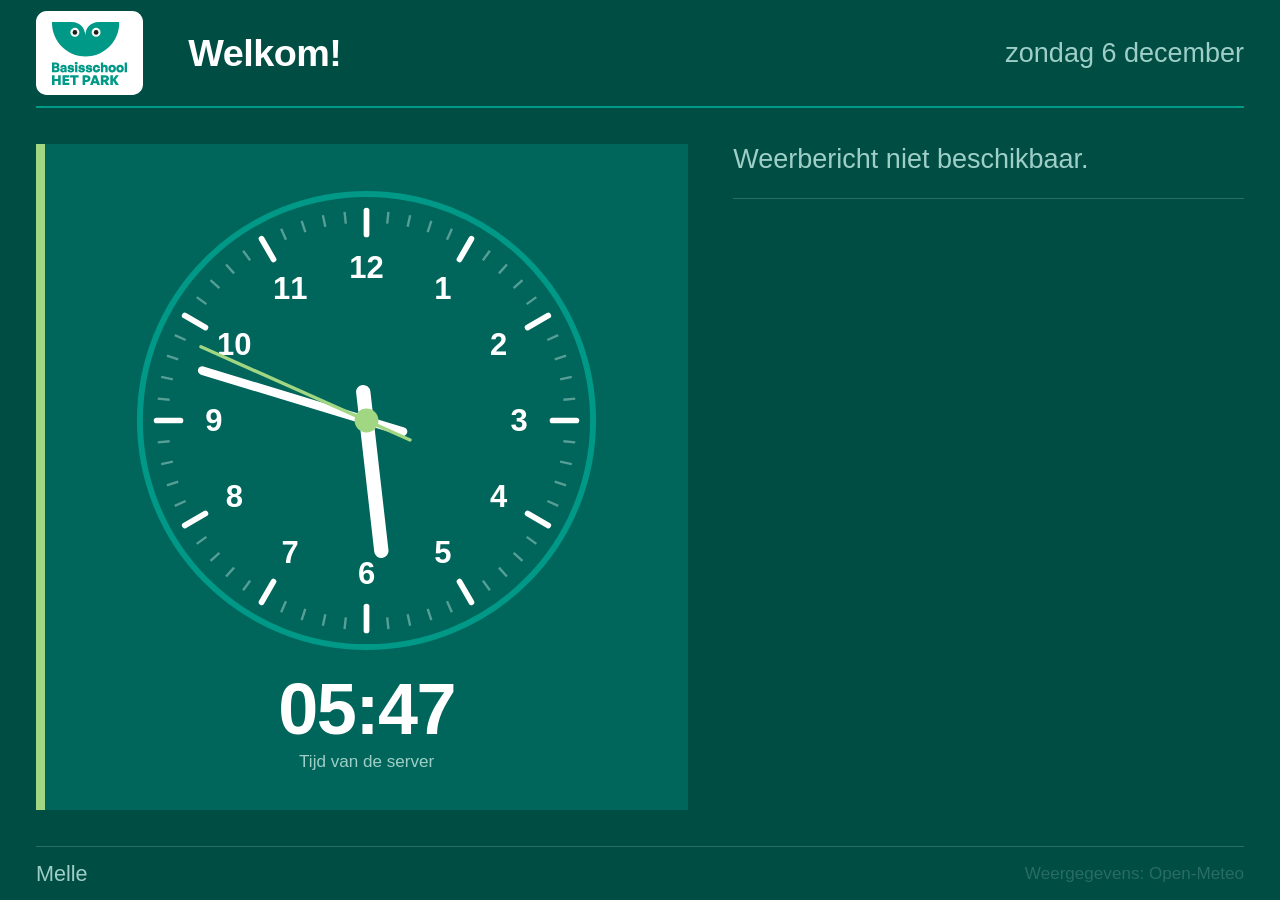
==== index.html @ 4d0f1e62 "Add files via upload" ====
<!DOCTYPE html>
<html lang="nl">
<head>
<meta charset="utf-8">
<meta name="viewport" content="width=1920, initial-scale=1">
<title>Klok en weer — Basisschool Het Park</title>
<link rel="preconnect" href="https://api.fontshare.com" crossorigin>
<link rel="stylesheet"
      href="https://api.fontshare.com/v2/css?f[]=general-sans@400,500,600,700&display=swap">
<link rel="stylesheet" href="styles.css">
</head>
<body>

<div id="scherm">
  <header>
    <span class="logomerk"><svg class="logo" preserveAspectRatio="xMidYMid meet" xmlns="http://www.w3.org/2000/svg" version="1.1" viewBox="0 0 727.6 611.3">
  <g>
    <path fill="var(--logo-vorm, #009886)" d="M322.6,136.9C322.6,62.5,278.8,0,188,0H.9l-.9,11.8c1.9,178.5,147.1,322.7,326.1,322.7S650.4,190.3,652.3,11.8l-1.2-11.8h-193.7c-90.7,0-134.6,62.5-134.6,136.9"/>
    <g>
      <g>
        <circle fill="var(--logo-oogwit, #f4f8f4)" cx="221.7" cy="100" r="43.5" transform="translate(87.5 302.8) rotate(-80.8)"/>
        <circle fill="var(--logo-pupil, #1d1d1b)" cx="222.1" cy="101" r="22.3"/>
      </g>
      <g>
        <circle fill="var(--logo-oogwit, #f4f8f4)" cx="427.8" cy="100" r="43.5"/>
        <circle fill="var(--logo-pupil, #1d1d1b)" cx="428.2" cy="101" r="22.3"/>
      </g>
    </g>
  </g>
  <path fill="var(--logo-tekst, var(--logo-vorm, #009886))" d="M590.9,611.3v-42.6l28.4,42.6h30.3l-34.2-50.1,33.3-44.3h-28.3l-29.5,39.7v-39.7h-24.9v94.4h24.9ZM498.8,537.4h12.8c11.1,0,16.2,3.5,16.2,11.1s-5.1,10.9-16.2,10.9h-12.8v-22ZM498.8,611.3v-31.4h8.2l19.3,31.4h29.6l-23.2-35.4c12.8-5.4,20-15.4,20-27.5,0-20.1-14.6-31.6-40.1-31.6h-38.7v94.4h24.9ZM416.8,544.2l9.9,30h-20l10.1-30ZM438.9,611.3h26.8l-34.6-94.4h-27.2l-35,94.4h25.1l5.9-17.5h33.2l5.8,17.5h0ZM333.5,537.8c9.9,0,15,4.2,15,11.6s-5.1,12.2-15,12.2h-11.8v-23.8h11.8ZM333.7,582.5c24.7,0,39.6-12.1,39.6-33.4s-14.9-32.2-39.6-32.2h-36.8v94.4h24.9v-28.8h12-.1ZM229,611.3v-71.9h28.9v-22.5h-82.7v22.5h28.9v71.9h24.9ZM169,589.7h-41.9v-16.2h37.2v-21.6h-37.2v-13.5h41v-21.6h-65.9v94.4h66.8v-21.6h0ZM24.9,611.3v-37.7h34.8v37.7h24.9v-94.4h-24.9v35.1H24.9v-35.1H0v94.4h24.9Z"/>
  <path fill="var(--logo-tekst, var(--logo-vorm, #009886))" d="M727.6,393.5h-22.7v94.4h22.7v-94.4ZM660.5,469.1c-7,0-13.5-5.5-13.5-16.6s6.6-16.4,13.5-16.4,13.5,5.4,13.5,16.4-6.6,16.6-13.5,16.6M660.5,489.2c20.9,0,37-16.4,37-36.7s-16.1-36.7-37-36.7-37,16.4-37,36.7,16.1,36.7,37,36.7M583.7,469.1c-7,0-13.5-5.5-13.5-16.6s6.6-16.4,13.5-16.4,13.5,5.4,13.5,16.4-6.6,16.6-13.5,16.6M583.7,489.2c20.9,0,37-16.4,37-36.7s-16-36.7-37-36.7-37,16.4-37,36.7,16,36.7,37,36.7M497,450.7c0-10.6,5-14.6,10.5-14.6s10,4.9,10,13.8v38h22.5v-45.5c0-17.2-9.9-26.6-23.8-26.6s-14.1,3.4-19.2,8.9v-31.3h-22.5v94.4h22.5v-37.2h0ZM431.1,489.2c20.1,0,33.9-12.6,35.9-32.9h-23.9c-.5,8-4.9,12.8-11.8,12.8s-12.5-5.9-12.5-16.6,4.6-16.4,12.5-16.4,11.4,4.9,11.8,12.6h23.9c-2-19.7-16.4-32.9-35.9-32.9s-35.6,15.6-35.6,36.7,14.6,36.7,35.6,36.7M391.7,463.8c0-10.1-7.2-16.8-20.9-19.3l-15-2.8c-4.5-.8-6.7-1.7-6.7-4.7s3.4-4.6,8.7-4.6,10.5,3.4,11.1,9.1h21.6c-1.3-15.8-14.2-25.6-32.7-25.6s-30.1,9.6-30.1,23.3,7.9,18.5,20.3,20.8l13.9,2.5c4.9.9,7.2,2.2,7.2,5.4s-4.6,4.9-9.7,4.9c-7.8,0-13.2-3.8-13.2-9.7h-21.6c1.4,16.3,13,26.3,34.3,26.3s32.9-9.7,32.9-25.4M320.7,463.8c0-10.1-7.2-16.8-20.9-19.3l-15-2.8c-4.5-.8-6.7-1.7-6.7-4.7s3.4-4.6,8.7-4.6,10.5,3.4,11.1,9.1h21.6c-1.3-15.8-14.2-25.6-32.7-25.6s-30.1,9.6-30.1,23.3,7.9,18.5,20.3,20.8l13.9,2.5c4.9.9,7.2,2.2,7.2,5.4s-4.6,4.9-9.7,4.9c-7.8,0-13.2-3.8-13.2-9.7h-21.6c1.4,16.3,13,26.3,34.3,26.3s32.9-9.7,32.9-25.4M246.4,417.1h-22.5v70.8h22.5v-70.8h0ZM249.4,400.7c0-7.5-5.9-12.9-14.5-12.9s-14.5,5.4-14.5,12.9,5.9,12.8,14.5,12.8,14.5-5.4,14.5-12.8M215.8,463.8c0-10.1-7.2-16.8-20.9-19.3l-15-2.8c-4.5-.8-6.7-1.7-6.7-4.7s3.4-4.6,8.7-4.6,10.5,3.4,11.1,9.1h21.6c-1.3-15.8-14.2-25.6-32.7-25.6s-30.1,9.6-30.1,23.3,7.9,18.5,20.3,20.8l13.9,2.5c4.9.9,7.2,2.2,7.2,5.4s-4.6,4.9-9.7,4.9c-7.8,0-13.2-3.8-13.2-9.7h-21.6c1.4,16.3,13,26.3,34.3,26.3s32.9-9.7,32.9-25.4M100.3,466.3c0-4.9,4.1-7.4,11.7-7.4s5.5.3,8.9.9v4.5c0,5.8-4.5,9.3-12,9.3s-8.7-2.8-8.7-7.4M123.9,487.9h18.2v-43.7c0-17.9-11.4-28.4-30.9-28.4s-29.7,10.8-31,27.2h20.3c.8-6.2,4.5-9.6,10.6-9.6s9.9,3.4,9.9,9.6v3.4c-3-.5-6.6-.8-10.4-.8-20.3,0-31.4,7.5-31.4,21.3s9.9,22.2,24.6,22.2,15.3-2.5,20.3-8.2v6.8h0l-.2.2ZM37.1,449c9.3,0,13.7,3.8,13.7,9.6s-4.3,9.7-13.7,9.7h-14.6v-19.3h14.6ZM35.9,413.1c8.3,0,12.1,3.2,12.1,8s-3.8,8.3-12.1,8.3h-13.4v-16.3h13.4ZM74.2,459.5c0-10-5.4-17-15-21,7.9-4.7,12.2-11.2,12.2-19.5,0-16.4-12.9-25.5-33.5-25.5H0v94.4h39.1c22,0,35.1-10.6,35.1-28.4"/>
</svg></span>
    <div class="titel">Welkom!</div>
    <div class="vandaag" id="kopdatum"></div>
  </header>

  <main>
    <section id="klokpaneel">
      <svg id="klok" viewBox="0 0 200 200" role="img"
           aria-label="Analoge klok"></svg>
      <p class="digitaal" id="digitaal">--:--</p>
      <p class="tijdbron" id="tijdbron">Tijd wordt opgehaald…</p>
    </section>

    <section id="weer">
      <div id="nu" class="nu-laden">Weerbericht wordt opgehaald…</div>
      <div id="dagen"></div>
    </section>
  </main>

  <footer>
    <span id="plaats">Melle</span>
    <span class="dim" id="weerbron">Weergegevens: Open-Meteo</span>
  </footer>
</div>

<script>
/* ------------------------------------------------------------------ *
 * Tijd
 *
 * Niet de klok van het afspeelapparaat: die staat op een kiosk zonder
 * NTP zo een kwartier verkeerd, en dan hangt er een fout uurwerk in de
 * gang. We vragen de tijd aan de webserver via de Date-header van een
 * HEAD-verzoek naar deze pagina zelf, en onthouden het verschil met de
 * lokale klok. De tijdzone halen we uit Intl, dus een apparaat dat op
 * UTC staat toont evengoed Belgische tijd.
 * ------------------------------------------------------------------ */

let verschil = 0;            // servertijd minus apparaatklok, in ms
let gesynct = false;

async function synchroniseer() {
  try {
    const antwoord = await fetch(location.pathname + "?t=" + Date.now(),
                                 { method: "HEAD", cache: "no-store" });
    const kop = antwoord.headers.get("Date");
    if (kop) {
      const server = new Date(kop).getTime();
      if (!isNaN(server)) {
        verschil = server - Date.now();
        gesynct = true;
        toonBron();
        return;
      }
    }
  } catch (e) { /* netwerk weg: we blijven op het laatste verschil doorlopen */ }
  toonBron();
}

function nu() { return new Date(Date.now() + verschil); }

function toonBron() {
  const el = document.getElementById("tijdbron");
  el.textContent = gesynct ? "Tijd van de server" : "Tijd van dit toestel";
  el.classList.toggle("waarschuwing", !gesynct);
}

// Datumdelen in Europe/Brussels, ongeacht de instelling van het toestel.
const DEEL = new Intl.DateTimeFormat("en-GB", {
  timeZone: "Europe/Brussels", hourCycle: "h23",
  year: "numeric", month: "2-digit", day: "2-digit",
  hour: "2-digit", minute: "2-digit", second: "2-digit",
});
function delen(d) {
  const uit = {};
  for (const p of DEEL.formatToParts(d)) uit[p.type] = p.value;
  return uit;
}

const LANGE_DATUM = new Intl.DateTimeFormat("nl-BE", {
  timeZone: "Europe/Brussels", weekday: "long", day: "numeric", month: "long",
});
const KORTE_DAG = new Intl.DateTimeFormat("nl-BE", {
  timeZone: "Europe/Brussels", weekday: "long",
});

/* ------------------------------------------------------------------ *
 * Analoge klok
 * Met alle twaalf cijfers: op een lagere school leren kinderen hier de
 * klok op lezen, en dan is een wijzerplaat met enkel streepjes zonde.
 * ------------------------------------------------------------------ */

function bouwWijzerplaat() {
  const svg = document.getElementById("klok");
  let d = '<circle cx="100" cy="100" r="95" class="rand"/>';

  for (let i = 0; i < 60; i++) {
    const hoek = i * 6 * Math.PI / 180;
    const uur = i % 5 === 0;
    const r1 = uur ? 78 : 83;
    const r2 = 88;
    d += '<line x1="' + (100 + r1 * Math.sin(hoek)) +
         '" y1="' + (100 - r1 * Math.cos(hoek)) +
         '" x2="' + (100 + r2 * Math.sin(hoek)) +
         '" y2="' + (100 - r2 * Math.cos(hoek)) +
         '" class="' + (uur ? "uurstreep" : "minuutstreep") + '"/>';
  }

  for (let u = 1; u <= 12; u++) {
    const hoek = u * 30 * Math.PI / 180;
    d += '<text x="' + (100 + 64 * Math.sin(hoek)) +
         '" y="' + (100 - 64 * Math.cos(hoek)) +
         '" class="cijfer">' + u + '</text>';
  }

  d += '<line id="uurwijzer" x1="100" y1="112" x2="100" y2="45" class="uur"/>' +
       '<line id="minuutwijzer" x1="100" y1="116" x2="100" y2="28" class="minuut"/>' +
       '<line id="secondewijzer" x1="100" y1="120" x2="100" y2="24" class="seconde"/>' +
       '<circle cx="100" cy="100" r="5" class="spil"/>';

  svg.innerHTML = d;
}

function tikTak() {
  const d = nu();
  const p = delen(d);
  const u = Number(p.hour) % 12;
  const m = Number(p.minute);
  const s = Number(p.second);

  const zet = (id, graden) =>
    document.getElementById(id)
      .setAttribute("transform", "rotate(" + graden + " 100 100)");

  zet("uurwijzer", (u + m / 60) * 30);
  zet("minuutwijzer", (m + s / 60) * 6);
  zet("secondewijzer", s * 6);

  document.getElementById("digitaal").textContent = p.hour + ":" + p.minute;
  document.getElementById("kopdatum").textContent = LANGE_DATUM.format(d);
}

/* ------------------------------------------------------------------ *
 * Weer — Open-Meteo, geen sleutel nodig
 * ------------------------------------------------------------------ */

const BREEDTE = 50.995, LENGTE = 3.805;          // Melle
const WEER_URL = "https://api.open-meteo.com/v1/forecast" +
  "?latitude=" + BREEDTE + "&longitude=" + LENGTE +
  "&current=temperature_2m,apparent_temperature,weather_code,wind_speed_10m" +
  "&daily=weather_code,temperature_2m_max,temperature_2m_min," +
  "precipitation_probability_max,sunrise,sunset" +
  "&timezone=Europe%2FBrussels&forecast_days=6";

// WMO-codes naar Nederlandse omschrijving en pictogram.
const WEERCODES = {
  0:  ["Onbewolkt", "zon"],
  1:  ["Overwegend zonnig", "zonwolk"],
  2:  ["Half bewolkt", "zonwolk"],
  3:  ["Bewolkt", "wolk"],
  45: ["Mistig", "mist"],
  48: ["Aanvriezende mist", "mist"],
  51: ["Lichte motregen", "motregen"],
  53: ["Motregen", "motregen"],
  55: ["Dichte motregen", "motregen"],
  56: ["IJzelige motregen", "ijzel"],
  57: ["IJzelige motregen", "ijzel"],
  61: ["Lichte regen", "regen"],
  63: ["Regen", "regen"],
  65: ["Zware regen", "regen"],
  66: ["IJzel", "ijzel"],
  67: ["Zware ijzel", "ijzel"],
  71: ["Lichte sneeuw", "sneeuw"],
  73: ["Sneeuw", "sneeuw"],
  75: ["Zware sneeuw", "sneeuw"],
  77: ["Sneeuwkorrels", "sneeuw"],
  80: ["Enkele buien", "buien"],
  81: ["Buien", "buien"],
  82: ["Zware buien", "buien"],
  85: ["Sneeuwbuien", "sneeuw"],
  86: ["Zware sneeuwbuien", "sneeuw"],
  95: ["Onweer", "onweer"],
  96: ["Onweer met hagel", "onweer"],
  99: ["Zwaar onweer met hagel", "onweer"],
};

function omschrijving(code) {
  return (WEERCODES[code] || ["Wisselvallig", "wolk"])[0];
}
function pictogramNaam(code) {
  return (WEERCODES[code] || ["Wisselvallig", "wolk"])[1];
}

const ZON = '<circle cx="32" cy="32" r="13" class="i-zon"/>' +
  [0, 45, 90, 135, 180, 225, 270, 315].map(g => {
    const r = g * Math.PI / 180;
    return '<line x1="' + (32 + 19 * Math.cos(r)) + '" y1="' + (32 + 19 * Math.sin(r)) +
           '" x2="' + (32 + 26 * Math.cos(r)) + '" y2="' + (32 + 26 * Math.sin(r)) +
           '" class="i-straal"/>';
  }).join("");
const WOLK = '<path d="M18 44h26a10 10 0 0 0 0-20 14 14 0 0 0-26-4 9 9 0 0 0 0 24z" class="i-wolk"/>';

function pictogram(code, klasse) {
  const soort = pictogramNaam(code);
  let binnen = "";
  if (soort === "zon") binnen = ZON;
  else if (soort === "zonwolk")
    binnen = '<g transform="translate(6,-6) scale(0.72)">' + ZON + "</g>" +
             '<g transform="translate(0,6)">' + WOLK + "</g>";
  else if (soort === "mist")
    binnen = WOLK + '<line x1="14" y1="52" x2="50" y2="52" class="i-lijn"/>' +
             '<line x1="18" y1="58" x2="46" y2="58" class="i-lijn"/>';
  else if (soort === "motregen" || soort === "regen" || soort === "buien") {
    binnen = WOLK;
    const n = soort === "motregen" ? 2 : 3;
    for (let i = 0; i < n; i++)
      binnen += '<line x1="' + (22 + i * 10) + '" y1="50" x2="' +
                (18 + i * 10) + '" y2="60" class="i-druppel"/>';
  } else if (soort === "sneeuw") {
    binnen = WOLK;
    for (let i = 0; i < 3; i++)
      binnen += '<circle cx="' + (22 + i * 10) + '" cy="55" r="2.6" class="i-vlok"/>';
  } else if (soort === "ijzel") {
    binnen = WOLK + '<line x1="24" y1="50" x2="20" y2="60" class="i-druppel"/>' +
             '<circle cx="38" cy="55" r="2.6" class="i-vlok"/>';
  } else if (soort === "onweer") {
    binnen = WOLK + '<path d="M32 48l-8 12h7l-3 10 12-14h-7l4-8z" class="i-bliksem"/>';
  } else binnen = WOLK;
  return '<svg class="pictogram ' + klasse + '" viewBox="0 0 64 68">' + binnen + "</svg>";
}

function graden(t) { return Math.round(t) + "\u00b0"; }
function uurtje(iso) { return iso.slice(11, 16); }

let laatsteWeer = null;

async function haalWeer() {
  try {
    const r = await fetch(WEER_URL, { cache: "no-store" });
    if (!r.ok) throw new Error(r.status);
    laatsteWeer = await r.json();
    tekenWeer(true);
  } catch (e) {
    if (laatsteWeer) tekenWeer(false);
    else document.getElementById("nu").textContent =
      "Weerbericht niet beschikbaar.";
  }
}

function tekenWeer(vers) {
  const w = laatsteWeer;
  if (!w) return;

  const h = w.current, d = w.daily;
  const nuEl = document.getElementById("nu");
  nuEl.classList.remove("nu-laden");
  nuEl.innerHTML =
    pictogram(h.weather_code, "groot") +
    '<div class="nugetal">' +
      '<p class="temp">' + graden(h.temperature_2m) + '</p>' +
      '<p class="omschrijving">' + omschrijving(h.weather_code) + '</p>' +
      '<p class="bijzaken">Voelt als ' + graden(h.apparent_temperature) +
        ' \u00b7 wind ' + Math.round(h.wind_speed_10m) + ' km/u' +
        ' \u00b7 ' + (d.precipitation_probability_max[0] ?? 0) + '% kans op regen</p>' +
      '<p class="bijzaken">Zon op ' + uurtje(d.sunrise[0]) +
        ' \u00b7 onder ' + uurtje(d.sunset[0]) + '</p>' +
    '</div>';

  let rij = "";
  for (let i = 1; i < d.time.length; i++) {
    const dag = new Date(d.time[i] + "T12:00:00");
    const naam = i === 1 ? "morgen" : KORTE_DAG.format(dag);
    rij += '<article>' +
      '<p class="dagnaam">' + naam + '</p>' +
      '<div class="dagicoon">' + pictogram(d.weather_code[i], "klein") + '</div>' +
      '<p class="dagtemp"><span class="max">' + graden(d.temperature_2m_max[i]) +
        '</span><span class="min">' + graden(d.temperature_2m_min[i]) + '</span></p>' +
      '<p class="regen">' + (d.precipitation_probability_max[i] ?? 0) + '%</p>' +
      '</article>';
  }
  document.getElementById("dagen").innerHTML = rij;

  document.getElementById("weerbron").textContent = vers
    ? "Weergegevens: Open-Meteo"
    : "Weergegevens: Open-Meteo (verbinding weg, laatste bericht)";
}

/* ------------------------------------------------------------------ *
 * Opstarten
 * ------------------------------------------------------------------ */

// Een scherm dat maandenlang hetzelfde toont brandt in. Elke vijf minuten
// een paar pixels opschuiven is genoeg om dat te voorkomen.
const SCHUIF = [[0,0],[2,1],[3,0],[2,-1],[0,-2],[-2,-1],[-3,0],[-2,1]];
let schuifIndex = 0;
function pixelShift() {
  const [x, y] = SCHUIF[schuifIndex % SCHUIF.length];
  document.getElementById("scherm").style.transform =
    "translate(" + x + "px," + y + "px)";
  schuifIndex++;
}

bouwWijzerplaat();
tikTak();
pixelShift();
synchroniseer().then(tikTak);
haalWeer();

setInterval(tikTak, 1000);
setInterval(synchroniseer, 10 * 60 * 1000);   // klok bijregelen
setInterval(haalWeer, 15 * 60 * 1000);        // nieuw weerbericht
setInterval(pixelShift, 5 * 60 * 1000);
setTimeout(() => location.reload(), 3 * 60 * 60 * 1000);
</script>

</body>
</html>
---- styles.css ----
/* Klok- en weerbord voor digital signage, 1920x1080 liggend.
   Kleuren komen uit de huisstijl (skin-bshetpark.css):
     color1 = teal   #009886 / #00655a / #004d44 / #55c5b8
     color2 = limoen #a1d683
   Alles is in vh gezet en het scherm is 16:9, dus de pagina schaalt mee met
   elke resolutie met die verhouding. */

:root {
  --merk-diep: #004d44;
  --merk-paneel: #00655a;
  --merk-teal: #009886;
  --lijn: rgba(220, 248, 244, 0.18);
  --tekst: #ffffff;
  --gedempt: #9ecfc7;
  --accent: #a1d683;
  --accent-zacht: #55c5b8;
  --waarschuwing: #edb75a;
}

* { box-sizing: border-box; margin: 0; padding: 0; }

html, body {
  width: 100%;
  height: 100%;
  overflow: hidden;
  cursor: none;
  background: var(--merk-diep);
  color: var(--tekst);
  font-family: "General Sans", "GeneralSans", Arial, Helvetica,
               "Helvetica Neue", sans-serif;
  -webkit-font-smoothing: antialiased;
}

#scherm {
  width: 100%;
  height: 100%;
  display: grid;
  grid-template-rows: 12vh 1fr 6vh;
  padding: 0 4vh;
  will-change: transform;
}

/* ---- kop ---- */
header {
  display: flex;
  align-items: center;
  justify-content: space-between;
  gap: 5vh;
  border-bottom: 0.3vh solid var(--merk-teal);
}
/* Het logo draagt de schoolnaam al, dus die staat niet nog eens als tekst.
   Het staat in zijn eigen kleuren op een wit vlak: zo blijft het merk precies
   zoals het hoort, en hoeft er niets hertekend te worden voor een donkere
   achtergrond.

   Wil je het toch zonder vlak, haal dan .logomerk weg en zet op .logo:
     wit          --logo-vorm:#fff;     --logo-oogwit:#fff;     --logo-tekst:#fff;
     limoen       --logo-vorm:#a1d683;  --logo-oogwit:#a1d683;  --logo-tekst:#a1d683;
     boog limoen  --logo-vorm:#a1d683;  --logo-oogwit:#a1d683;  --logo-tekst:#fff;
   met --logo-pupil gelijk aan de achtergrondkleur. */
header .logomerk {
  flex: none;
  display: flex;
  align-items: center;
  background: #ffffff;
  border-radius: 1.2vh;
  padding: 1.2vh 1.8vh;
}
header .logo {
  height: 7vh;
  width: auto;
  display: block;
  --logo-vorm: #009886;
  --logo-oogwit: #f4f8f4;
  --logo-pupil: #1d1d1b;
}
header .titel {
  font-size: 4.2vh;
  font-weight: 600;
  letter-spacing: -0.015em;
  margin-right: auto;
}
header .vandaag {
  font-size: 3vh;
  color: var(--gedempt);
  white-space: nowrap;
}

/* De klok is het hoofdonderwerp van dit bord en krijgt dus de ruimte; het
   weerbericht staat er in een smallere kolom naast. */
main {
  display: grid;
  grid-template-columns: 54% minmax(0, 1fr);
  gap: 5vh;
  padding: 4vh 0;
  min-height: 0;
}

/* ---- klok ---- */
#klokpaneel {
  background: var(--merk-paneel);
  border-left: 1vh solid var(--accent);
  padding: 3vh;
  display: flex;
  flex-direction: column;
  align-items: center;
  justify-content: center;
  min-width: 0;
}
#klok {
  width: auto;
  height: 53vh;
  max-width: 100%;
  display: block;
}
#klok .rand { fill: none; stroke: var(--merk-teal); stroke-width: 2.5; }
#klok .uurstreep { stroke: var(--tekst); stroke-width: 2.4; stroke-linecap: round; }
#klok .minuutstreep { stroke: var(--gedempt); stroke-width: 1; opacity: 0.55; }
#klok .cijfer {
  fill: var(--tekst);
  font-size: 13px;
  font-weight: 600;
  text-anchor: middle;
  dominant-baseline: central;
}
#klok .uur { stroke: var(--tekst); stroke-width: 6; stroke-linecap: round; }
#klok .minuut { stroke: var(--tekst); stroke-width: 3.6; stroke-linecap: round; }
#klok .seconde { stroke: var(--accent); stroke-width: 1.4; stroke-linecap: round; }
#klok .spil { fill: var(--accent); }

.digitaal {
  font-size: 8vh;
  font-weight: 600;
  letter-spacing: -0.02em;
  font-variant-numeric: tabular-nums;
  margin-top: 1.5vh;
  line-height: 1;
}
.tijdbron { font-size: 1.9vh; color: var(--gedempt); margin-top: 0.8vh; }
.tijdbron.waarschuwing { color: var(--waarschuwing); }

/* ---- weer ---- */
#weer {
  display: grid;
  grid-template-rows: auto minmax(0, 1fr);
  gap: 3vh;
  min-width: 0;
}

#nu {
  display: flex;
  align-items: center;
  gap: 3vh;
  padding-bottom: 2.5vh;
  border-bottom: 0.2vh solid var(--lijn);
  min-width: 0;
}
#nu.nu-laden { display: block; font-size: 3vh; color: var(--gedempt); }
.nugetal { min-width: 0; }
.temp {
  font-size: 8.5vh;
  line-height: 1;
  font-weight: 700;
  letter-spacing: -0.03em;
  font-variant-numeric: tabular-nums;
}
.omschrijving { font-size: 3.2vh; font-weight: 500; margin-top: 0.5vh; }
.bijzaken { font-size: 2.1vh; color: var(--gedempt); margin-top: 0.9vh; }

/* Eén raster voor alle dagen samen: de dagnaamkolom is zo breed als de
   langste naam, dus pictogram en temperatuur staan altijd op dezelfde lijn
   en kan er niets over elkaar vallen. */
#dagen {
  display: grid;
  grid-template-columns: max-content 9vh minmax(0, 1fr) max-content;
  align-content: start;
  min-height: 0;
}
#dagen article { display: contents; }
/* Geen column-gap maar padding, anders valt de scheidingslijn tussen de
   kolommen in stukken uiteen. */
#dagen article > * {
  padding: 1.4vh 2.5vh 1.4vh 0;
  border-bottom: 0.2vh solid var(--lijn);
  display: flex;
  align-items: center;
}
#dagen .dagnaam {
  font-size: 2.8vh;
  font-weight: 600;
  color: var(--accent-zacht);
  white-space: nowrap;
}
#dagen .dagicoon { justify-content: center; }
#dagen .dagtemp { gap: 1.2vh; font-variant-numeric: tabular-nums; }
#dagen .max { font-size: 3.6vh; font-weight: 600; }
#dagen .min { font-size: 2.6vh; color: var(--gedempt); }
#dagen .regen {
  font-size: 2.4vh;
  color: var(--accent-zacht);
  justify-content: flex-end;
  padding-right: 0;
}

/* ---- weerpictogrammen ---- */
.pictogram { display: block; }
.pictogram.groot { width: 14vh; height: 14vh; flex: none; }
.pictogram.klein { width: 7.5vh; height: 7.5vh; }
.i-zon { fill: var(--accent); }
.i-straal { stroke: var(--accent); stroke-width: 3.5; stroke-linecap: round; }
.i-wolk { fill: #d8e8ea; }
.i-lijn { stroke: var(--gedempt); stroke-width: 3; stroke-linecap: round; }
.i-druppel { stroke: var(--accent-zacht); stroke-width: 3.4; stroke-linecap: round; }
.i-vlok { fill: #ffffff; }
.i-bliksem { fill: var(--waarschuwing); }

/* ---- voet ---- */
footer {
  display: flex;
  align-items: center;
  justify-content: space-between;
  gap: 4vh;
  font-size: 2.4vh;
  color: var(--gedempt);
  border-top: 0.2vh solid var(--lijn);
}
footer .dim { font-size: 1.9vh; color: var(--lijn); }
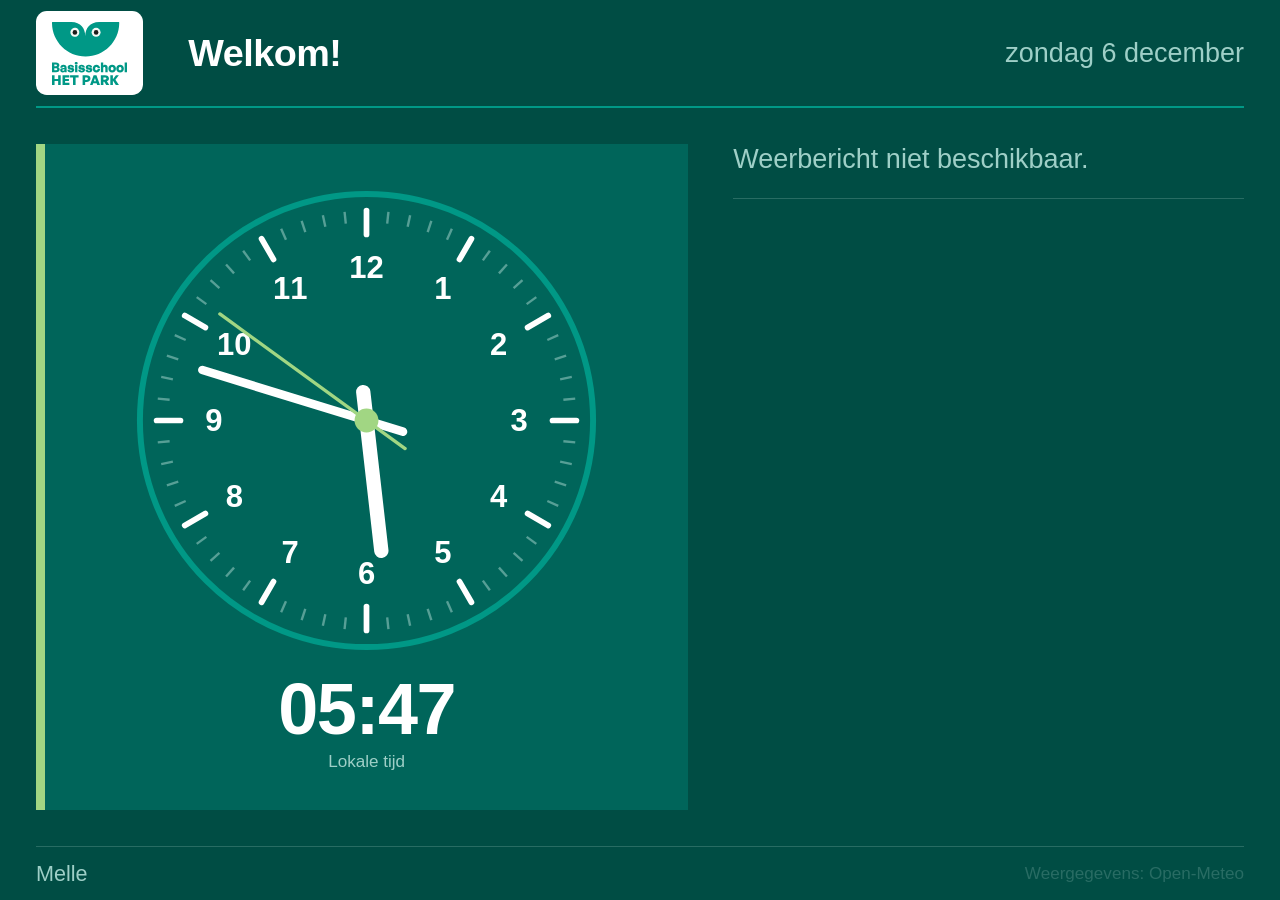
==== commit e09824b1: "Update index.html" ====
--- a/index.html
+++ b/index.html
@@ -91,7 +91,7 @@
 
 function toonBron() {
   const el = document.getElementById("tijdbron");
-  el.textContent = gesynct ? "Tijd van de server" : "Tijd van dit toestel";
+  el.textContent = gesynct ? "Lokale tijd" : "Tijd van dit toestel";
   el.classList.toggle("waarschuwing", !gesynct);
 }
 
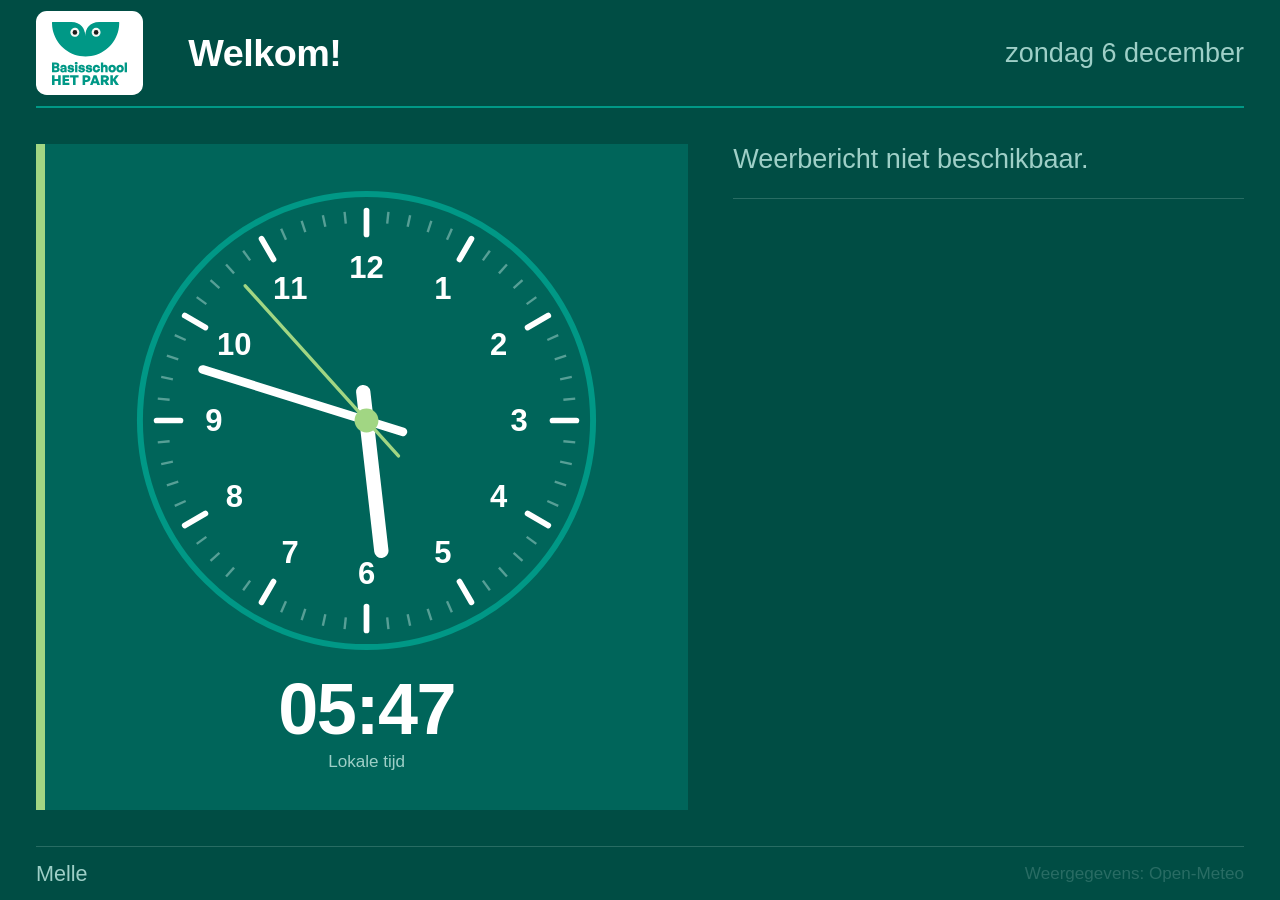
==== commit ec272754: "Weerpictogram per dag kiezen uit de schooluren De daily weather_code van Open-Meteo is de zwaarste t" ====
--- a/index.html
+++ b/index.html
@@ -180,6 +180,7 @@
   "&current=temperature_2m,apparent_temperature,weather_code,wind_speed_10m" +
   "&daily=weather_code,temperature_2m_max,temperature_2m_min," +
   "precipitation_probability_max,sunrise,sunset" +
+  "&hourly=weather_code" +
   "&timezone=Europe%2FBrussels&forecast_days=6";
 
 // WMO-codes naar Nederlandse omschrijving en pictogram.
@@ -259,6 +260,39 @@
   return '<svg class="pictogram ' + klasse + '" viewBox="0 0 64 68">' + binnen + "</svg>";
 }
 
+/* Het daggetal weather_code van Open-Meteo is "de zwaarste toestand van de
+ * dag": één bui om 3 uur 's nachts of één onweersuur maakt van een zonnige
+ * dag een buien- of onweersdag. Daarom kiezen we zelf een pictogram uit de
+ * uurwaarden tijdens de schooldag (8 tot 17 uur): de soort weer die de
+ * meeste uren voorkomt. Neerslag wint van droog weer zodra het minstens
+ * DREMPEL uren valt, zodat een natte middag niet wegvalt tegen een droge
+ * ochtend. Binnen de gekozen soort tonen we de zwaarste code. */
+const VAN_UUR = 8, TOT_UUR = 17, DREMPEL = 3;
+const DROOG = new Set(["zon", "zonwolk", "wolk", "mist"]);
+
+function dagCode(w, dag) {
+  const uren = w.hourly;
+  if (!uren || !uren.time) return w.daily.weather_code[dag];
+  const tel = {}, zwaarste = {};
+  for (let i = 0; i < uren.time.length; i++) {
+    const t = uren.time[i];
+    if (t.slice(0, 10) !== w.daily.time[dag]) continue;
+    const uur = Number(t.slice(11, 13));
+    if (uur < VAN_UUR || uur >= TOT_UUR) continue;
+    const code = uren.weather_code[i];
+    if (code == null) continue;
+    const soort = pictogramNaam(code);
+    tel[soort] = (tel[soort] || 0) + 1;
+    zwaarste[soort] = Math.max(zwaarste[soort] ?? -1, code);
+  }
+  const soorten = Object.keys(tel);
+  if (!soorten.length) return w.daily.weather_code[dag];
+  const nat = soorten.filter(s => !DROOG.has(s) && tel[s] >= DREMPEL);
+  const kandidaten = nat.length ? nat : soorten;
+  kandidaten.sort((a, b) => tel[b] - tel[a] || zwaarste[b] - zwaarste[a]);
+  return zwaarste[kandidaten[0]];
+}
+
 function graden(t) { return Math.round(t) + "\u00b0"; }
 function uurtje(iso) { return iso.slice(11, 16); }
 
@@ -302,7 +336,7 @@
     const naam = i === 1 ? "morgen" : KORTE_DAG.format(dag);
     rij += '<article>' +
       '<p class="dagnaam">' + naam + '</p>' +
-      '<div class="dagicoon">' + pictogram(d.weather_code[i], "klein") + '</div>' +
+      '<div class="dagicoon">' + pictogram(dagCode(w, i), "klein") + '</div>' +
       '<p class="dagtemp"><span class="max">' + graden(d.temperature_2m_max[i]) +
         '</span><span class="min">' + graden(d.temperature_2m_min[i]) + '</span></p>' +
       '<p class="regen">' + (d.precipitation_probability_max[i] ?? 0) + '%</p>' +
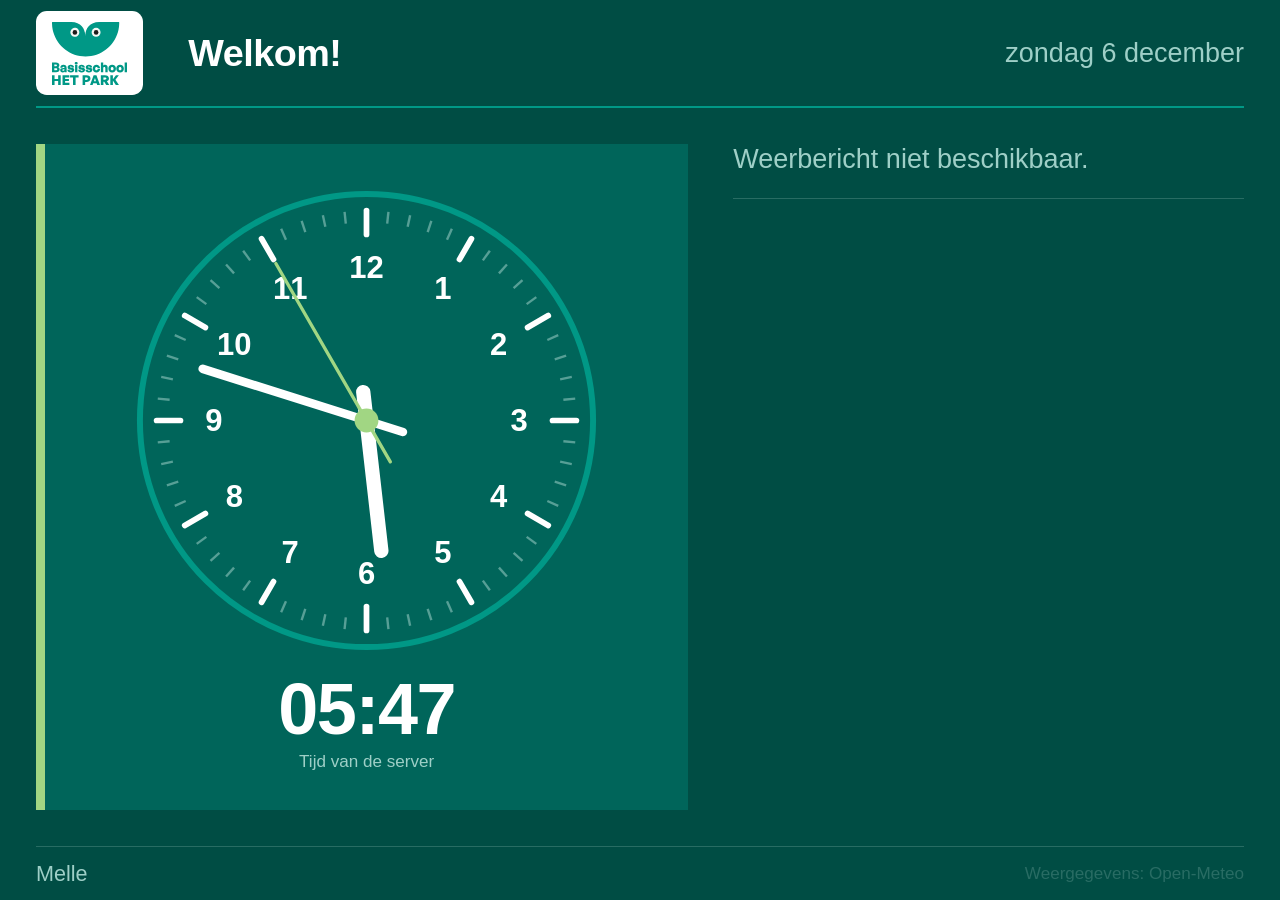
==== commit c6b7b5d7: "Update index.html" ====
--- a/index.html
+++ b/index.html
@@ -34,6 +34,8 @@
     <div class="vandaag" id="kopdatum"></div>
   </header>
 
+  <p id="bericht" hidden></p>
+
   <main>
     <section id="klokpaneel">
       <svg id="klok" viewBox="0 0 200 200" role="img"
@@ -91,7 +93,7 @@
 
 function toonBron() {
   const el = document.getElementById("tijdbron");
-  el.textContent = gesynct ? "Lokale tijd" : "Tijd van dit toestel";
+  el.textContent = gesynct ? "Tijd van de server" : "Tijd van dit toestel";
   el.classList.toggle("waarschuwing", !gesynct);
 }
 
@@ -171,6 +173,63 @@
 }
 
 /* ------------------------------------------------------------------ *
+ * Mededeling van de school
+ *
+ * Staat in bericht.json naast deze pagina. Het secretariaat past dat
+ * bestand aan via github.com in de browser; het bord haalt het elke vijf
+ * minuten opnieuw op, dus een wijziging staat er binnen enkele minuten.
+ * Geen build, geen workflow, niets om te herstarten.
+ * ------------------------------------------------------------------ */
+
+const BERICHT_URL = "bericht.json";
+let mededelingen = [];
+let berichtIndex = 0;
+
+function vandaagISO() {
+  const p = delen(nu());
+  return p.year + "-" + p.month + "-" + p.day;
+}
+
+function geldigVandaag(m, dag) {
+  if (!m || typeof m.tekst !== "string" || !m.tekst.trim()) return false;
+  if (m.vanaf && dag < m.vanaf) return false;   // ISO-datums vergelijken
+  if (m.tot && dag > m.tot) return false;       // prima als tekst
+  return true;
+}
+
+async function haalBerichten() {
+  try {
+    const r = await fetch(BERICHT_URL + "?t=" + Date.now(), { cache: "no-store" });
+    if (!r.ok) throw new Error(r.status);
+    const data = await r.json();
+    mededelingen = Array.isArray(data.mededelingen) ? data.mededelingen : [];
+  } catch (e) {
+    // Netwerk weg of json stuk: we houden de vorige boodschap op het scherm
+    // in plaats van ze te laten verdwijnen.
+  }
+  toonBericht();
+}
+
+function toonBericht() {
+  const band = document.getElementById("bericht");
+  const actief = mededelingen.filter(m => geldigVandaag(m, vandaagISO()));
+  if (actief.length === 0) {
+    band.hidden = true;
+    return;
+  }
+  if (berichtIndex >= actief.length) berichtIndex = 0;
+  const m = actief[berichtIndex];
+  band.hidden = false;
+  band.className = m.toon === "belangrijk" ? "belangrijk" : "";
+  band.textContent = m.tekst;              // textContent, dus geen html uit het bestand
+}
+
+function volgendBericht() {
+  berichtIndex++;
+  toonBericht();
+}
+
+/* ------------------------------------------------------------------ *
  * Weer — Open-Meteo, geen sleutel nodig
  * ------------------------------------------------------------------ */
 
@@ -180,7 +239,6 @@
   "&current=temperature_2m,apparent_temperature,weather_code,wind_speed_10m" +
   "&daily=weather_code,temperature_2m_max,temperature_2m_min," +
   "precipitation_probability_max,sunrise,sunset" +
-  "&hourly=weather_code" +
   "&timezone=Europe%2FBrussels&forecast_days=6";
 
 // WMO-codes naar Nederlandse omschrijving en pictogram.
@@ -260,39 +318,6 @@
   return '<svg class="pictogram ' + klasse + '" viewBox="0 0 64 68">' + binnen + "</svg>";
 }
 
-/* Het daggetal weather_code van Open-Meteo is "de zwaarste toestand van de
- * dag": één bui om 3 uur 's nachts of één onweersuur maakt van een zonnige
- * dag een buien- of onweersdag. Daarom kiezen we zelf een pictogram uit de
- * uurwaarden tijdens de schooldag (8 tot 17 uur): de soort weer die de
- * meeste uren voorkomt. Neerslag wint van droog weer zodra het minstens
- * DREMPEL uren valt, zodat een natte middag niet wegvalt tegen een droge
- * ochtend. Binnen de gekozen soort tonen we de zwaarste code. */
-const VAN_UUR = 8, TOT_UUR = 17, DREMPEL = 3;
-const DROOG = new Set(["zon", "zonwolk", "wolk", "mist"]);
-
-function dagCode(w, dag) {
-  const uren = w.hourly;
-  if (!uren || !uren.time) return w.daily.weather_code[dag];
-  const tel = {}, zwaarste = {};
-  for (let i = 0; i < uren.time.length; i++) {
-    const t = uren.time[i];
-    if (t.slice(0, 10) !== w.daily.time[dag]) continue;
-    const uur = Number(t.slice(11, 13));
-    if (uur < VAN_UUR || uur >= TOT_UUR) continue;
-    const code = uren.weather_code[i];
-    if (code == null) continue;
-    const soort = pictogramNaam(code);
-    tel[soort] = (tel[soort] || 0) + 1;
-    zwaarste[soort] = Math.max(zwaarste[soort] ?? -1, code);
-  }
-  const soorten = Object.keys(tel);
-  if (!soorten.length) return w.daily.weather_code[dag];
-  const nat = soorten.filter(s => !DROOG.has(s) && tel[s] >= DREMPEL);
-  const kandidaten = nat.length ? nat : soorten;
-  kandidaten.sort((a, b) => tel[b] - tel[a] || zwaarste[b] - zwaarste[a]);
-  return zwaarste[kandidaten[0]];
-}
-
 function graden(t) { return Math.round(t) + "\u00b0"; }
 function uurtje(iso) { return iso.slice(11, 16); }
 
@@ -325,9 +350,8 @@
       '<p class="omschrijving">' + omschrijving(h.weather_code) + '</p>' +
       '<p class="bijzaken">Voelt als ' + graden(h.apparent_temperature) +
         ' \u00b7 wind ' + Math.round(h.wind_speed_10m) + ' km/u' +
-        ' \u00b7 ' + (d.precipitation_probability_max[0] ?? 0) + '% kans op regen</p>' +
-      '<p class="bijzaken">Zon op ' + uurtje(d.sunrise[0]) +
-        ' \u00b7 onder ' + uurtje(d.sunset[0]) + '</p>' +
+        ' \u00b7 ' + (d.precipitation_probability_max[0] ?? 0) + '% regen' +
+        ' \u00b7 zon onder ' + uurtje(d.sunset[0]) + '</p>' +
     '</div>';
 
   let rij = "";
@@ -336,7 +360,7 @@
     const naam = i === 1 ? "morgen" : KORTE_DAG.format(dag);
     rij += '<article>' +
       '<p class="dagnaam">' + naam + '</p>' +
-      '<div class="dagicoon">' + pictogram(dagCode(w, i), "klein") + '</div>' +
+      '<div class="dagicoon">' + pictogram(d.weather_code[i], "klein") + '</div>' +
       '<p class="dagtemp"><span class="max">' + graden(d.temperature_2m_max[i]) +
         '</span><span class="min">' + graden(d.temperature_2m_min[i]) + '</span></p>' +
       '<p class="regen">' + (d.precipitation_probability_max[i] ?? 0) + '%</p>' +
@@ -369,10 +393,13 @@
 pixelShift();
 synchroniseer().then(tikTak);
 haalWeer();
+haalBerichten();
 
 setInterval(tikTak, 1000);
 setInterval(synchroniseer, 10 * 60 * 1000);   // klok bijregelen
 setInterval(haalWeer, 15 * 60 * 1000);        // nieuw weerbericht
+setInterval(haalBerichten, 5 * 60 * 1000);   // mededeling opnieuw ophalen
+setInterval(volgendBericht, 15 * 1000);      // wisselen als er meerdere zijn
 setInterval(pixelShift, 5 * 60 * 1000);
 setTimeout(() => location.reload(), 3 * 60 * 60 * 1000);
 </script>
